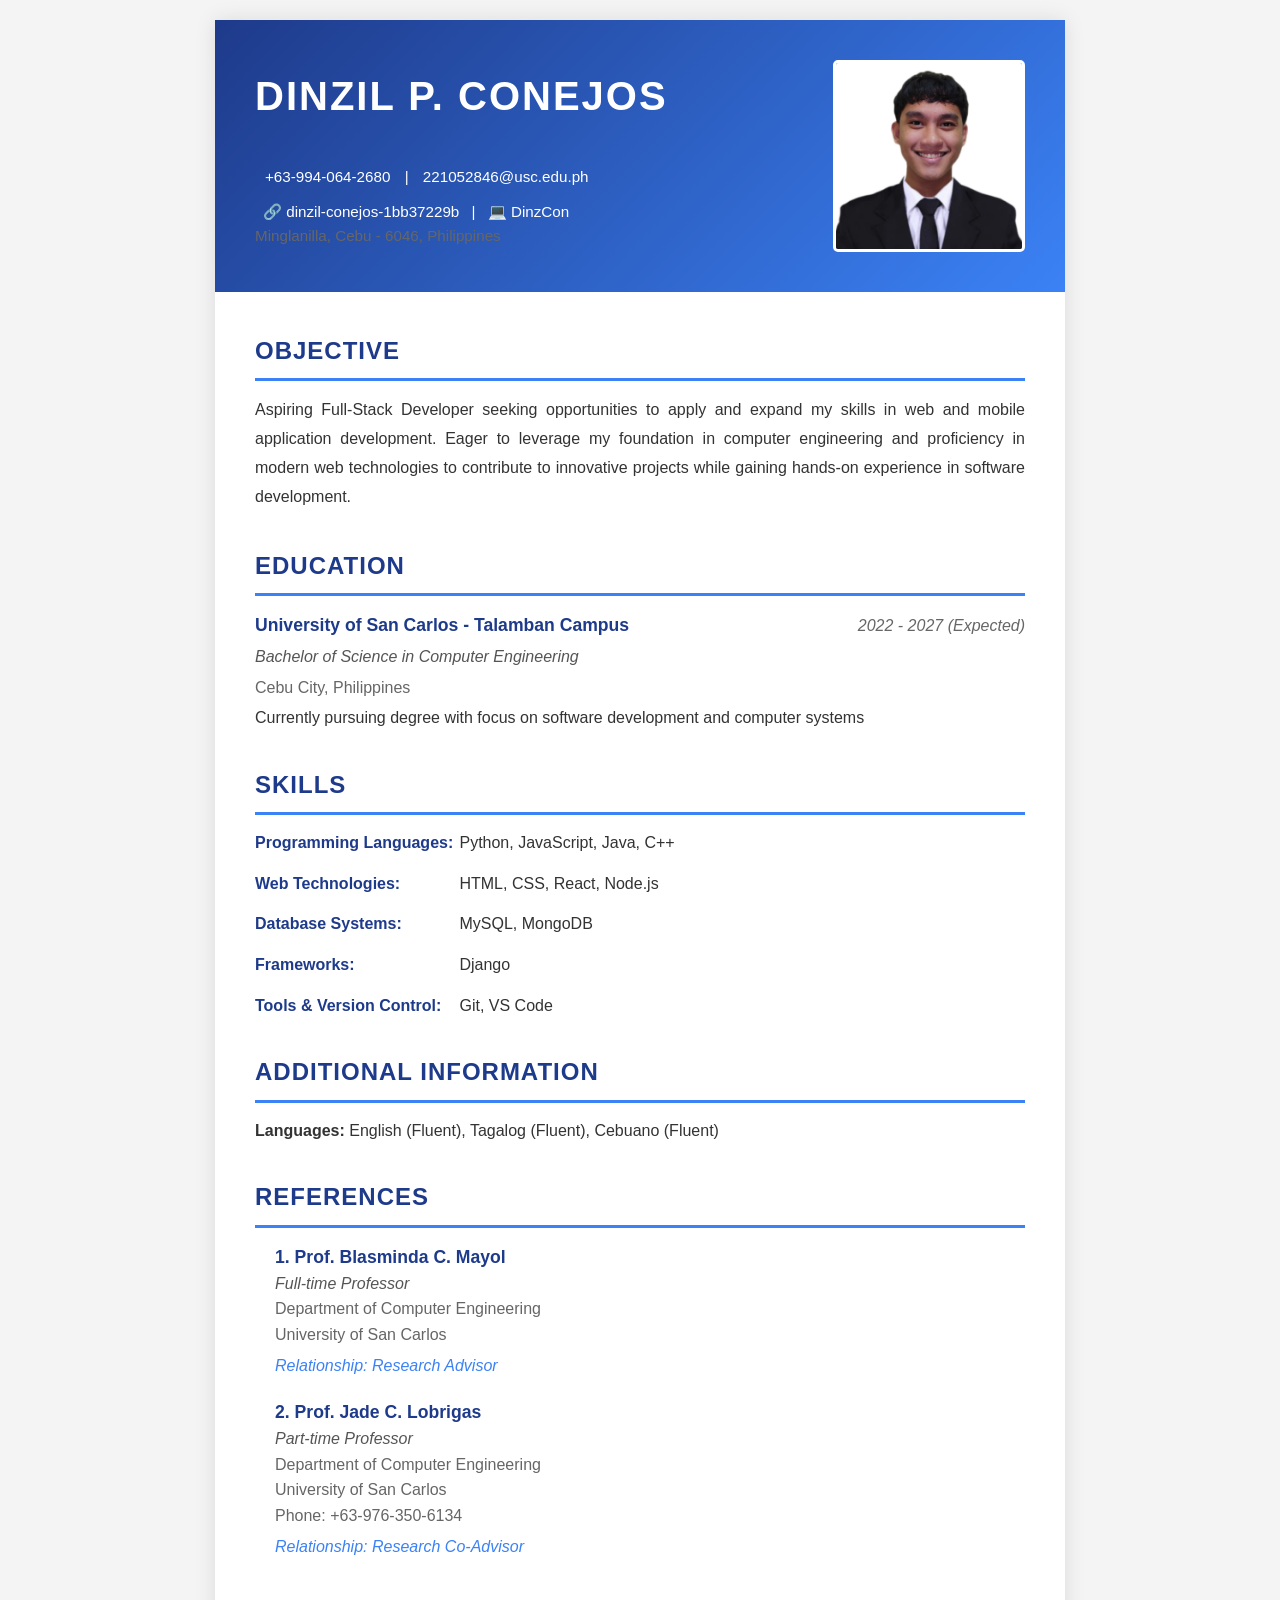
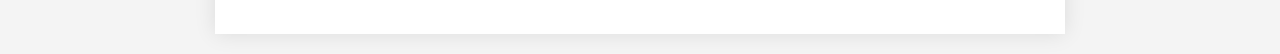
==== index.html @ 1e37ae40 "Rename dinzil_conejos_cv.html to index.html" ====
<!DOCTYPE html>
<html lang="en">
<head>
    <meta charset="UTF-8">
    <meta name="viewport" content="width=device-width, initial-scale=1.0">
    <title>Dinzil P. Conejos - CV</title>
    <style>
        * {
            margin: 0;
            padding: 0;
            box-sizing: border-box;
        }

        body {
            font-family: 'Segoe UI', Tahoma, Geneva, Verdana, sans-serif;
            line-height: 1.6;
            color: #333;
            background-color: #f4f4f4;
            padding: 20px;
        }

        .container {
            max-width: 850px;
            margin: 0 auto;
            background-color: white;
            box-shadow: 0 0 20px rgba(0, 0, 0, 0.1);
        }

        header {
	    background: linear-gradient(135deg, #1e3a8a 0%, #3b82f6 100%);
	    color: white;
	    padding: 40px;
	
	    display: grid;
	    grid-template-columns: 1fr auto;
	    grid-template-rows: auto auto;
	    column-gap: 25px;
	    align-items: center;
	}
	
	.header-name {
	    grid-column: 1;
	    grid-row: 1;
	}
	
	.header-contact {
	    grid-column: 1;
	    grid-row: 2;
	}

	.profile-pic {
	    grid-column: 2;
	    grid-row: 1 / span 2; 
	    width: 2in;
	    height: 2in;
	    object-fit: cover;
	    border-radius: 5px;
	    border: 3px solid white;
	}

        header h1 {
            font-size: 2.5em;
            margin-bottom: 15px;
            letter-spacing: 2px;
        }

        .contact-info {
            margin-top: 15px;
            font-size: 0.95em;
        }

        .contact-info a {
            color: white;
            text-decoration: none;
            margin: 0 10px;
        }

        .contact-info a:hover {
            text-decoration: underline;
        }

        .social-links {
            margin-top: 10px;
        }

        .social-links a {
            display: inline-block;
            margin: 0 8px;
            color: white;
            text-decoration: none;
        }

        main {
            padding: 40px;
        }

        section {
            margin-bottom: 35px;
        }

        h2 {
            color: #1e3a8a;
            font-size: 1.5em;
            margin-bottom: 15px;
            padding-bottom: 8px;
            border-bottom: 3px solid #3b82f6;
            text-transform: uppercase;
            letter-spacing: 1px;
        }

        .objective-text {
            text-align: justify;
            line-height: 1.8;
        }

        .education-item {
            margin-bottom: 20px;
        }

        .education-header {
            display: flex;
            justify-content: space-between;
            align-items: baseline;
            margin-bottom: 5px;
        }

        .education-title {
            font-weight: bold;
            font-size: 1.1em;
            color: #1e3a8a;
        }

        .education-date {
            font-style: italic;
            color: #666;
        }

        .education-degree {
            font-style: italic;
            color: #555;
            margin-bottom: 5px;
        }

        .education-location {
            color: #666;
        }

        .skills-category {
            margin-bottom: 15px;
        }

        .skills-category strong {
            color: #1e3a8a;
            display: inline-block;
            min-width: 200px;
        }

        .skills-list {
            display: inline;
        }

        .languages {
            font-size: 1em;
        }

        .reference-item {
            margin-bottom: 20px;
            padding-left: 20px;
        }

        .reference-name {
            font-weight: bold;
            color: #1e3a8a;
            font-size: 1.1em;
        }

        .reference-title {
            font-style: italic;
            color: #555;
        }

        .reference-detail {
            color: #666;
            margin-left: 0;
        }

        .reference-relationship {
            font-style: italic;
            color: #3b82f6;
            margin-top: 5px;
        }

        @media print {
            body {
                background-color: white;
                padding: 0;
            }
            
            .container {
                box-shadow: none;
                max-width: 100%;
            }
            
            header {
                background: #1e3a8a;
            }
        }

        @media (max-width: 768px) {
            header h1 {
                font-size: 2em;
            }

            main {
                padding: 25px;
            }

            .education-header {
                flex-direction: column;
                align-items: flex-start;
            }

            .skills-category strong {
                display: block;
                margin-bottom: 5px;
            }
        }
    </style>
</head>
<body>
    <div class="container">
        <header>
            <h1>DINZIL P. CONEJOS</h1>
            <div class="contact-info">
                <div>
                    <a href="tel:+639940642680">+63-994-064-2680</a> | 
                    <a href="mailto:221052846@usc.edu.ph">221052846@usc.edu.ph</a>
                </div>
                <div class="social-links">
                    <a href="https://linkedin.com/in/dinzil-conejos-1bb37229b" target="_blank">
                        🔗 dinzil-conejos-1bb37229b
                    </a> | 
                    <a href="https://github.com/DinzCon" target="_blank">
                        💻 DinzCon
                    </a>
                </div>
                <div class="education-location">Minglanilla, Cebu - 6046, Philippines</div>
            </div>

		<img src="1000006716.jpg" alt="Profile Photo" class="profile-pic">
	
        </header>

        <main>
            <section id="objective">
                <h2>Objective</h2>
                <p class="objective-text">
                    Aspiring Full-Stack Developer seeking opportunities to apply and expand my skills in web and mobile application 
                    development. Eager to leverage my foundation in computer engineering and proficiency in modern web technologies 
                    to contribute to innovative projects while gaining hands-on experience in software development.
                </p>
            </section>

            <section id="education">
                <h2>Education</h2>
                <div class="education-item">
                    <div class="education-header">
                        <span class="education-title">University of San Carlos - Talamban Campus</span>
                        <span class="education-date">2022 - 2027 (Expected)</span>
                    </div>
                    <div class="education-degree">Bachelor of Science in Computer Engineering</div>
                    <div class="education-location">Cebu City, Philippines</div>
                    <div style="margin-top: 5px;">Currently pursuing degree with focus on software development and computer systems</div>
                </div>
            </section>

            <section id="skills">
                <h2>Skills</h2>
                <div class="skills-category">
                    <strong>Programming Languages:</strong>
                    <span class="skills-list">Python, JavaScript, Java, C++</span>
                </div>
                <div class="skills-category">
                    <strong>Web Technologies:</strong>
                    <span class="skills-list">HTML, CSS, React, Node.js</span>
                </div>
                <div class="skills-category">
                    <strong>Database Systems:</strong>
                    <span class="skills-list">MySQL, MongoDB</span>
                </div>
                <div class="skills-category">
                    <strong>Frameworks:</strong>
                    <span class="skills-list">Django</span>
                </div>
                <div class="skills-category">
                    <strong>Tools & Version Control:</strong>
                    <span class="skills-list">Git, VS Code</span>
                </div>
            </section>

            <section id="additional-info">
                <h2>Additional Information</h2>
                <div class="languages">
                    <strong>Languages:</strong> English (Fluent), Tagalog (Fluent), Cebuano (Fluent)
                </div>
            </section>

            <section id="references">
                <h2>References</h2>
                <div class="reference-item">
                    <div class="reference-name">1. Prof. Blasminda C. Mayol</div>
                    <div class="reference-title">Full-time Professor</div>
                    <div class="reference-detail">Department of Computer Engineering</div>
                    <div class="reference-detail">University of San Carlos</div>
                    <div class="reference-relationship">Relationship: Research Advisor</div>
                </div>
                <div class="reference-item">
                    <div class="reference-name">2. Prof. Jade C. Lobrigas</div>
                    <div class="reference-title">Part-time Professor</div>
                    <div class="reference-detail">Department of Computer Engineering</div>
                    <div class="reference-detail">University of San Carlos</div>
                    <div class="reference-detail">Phone: +63-976-350-6134</div>
                    <div class="reference-relationship">Relationship: Research Co-Advisor</div>
                </div>
            </section>
        </main>
    </div>
</body>
</html>
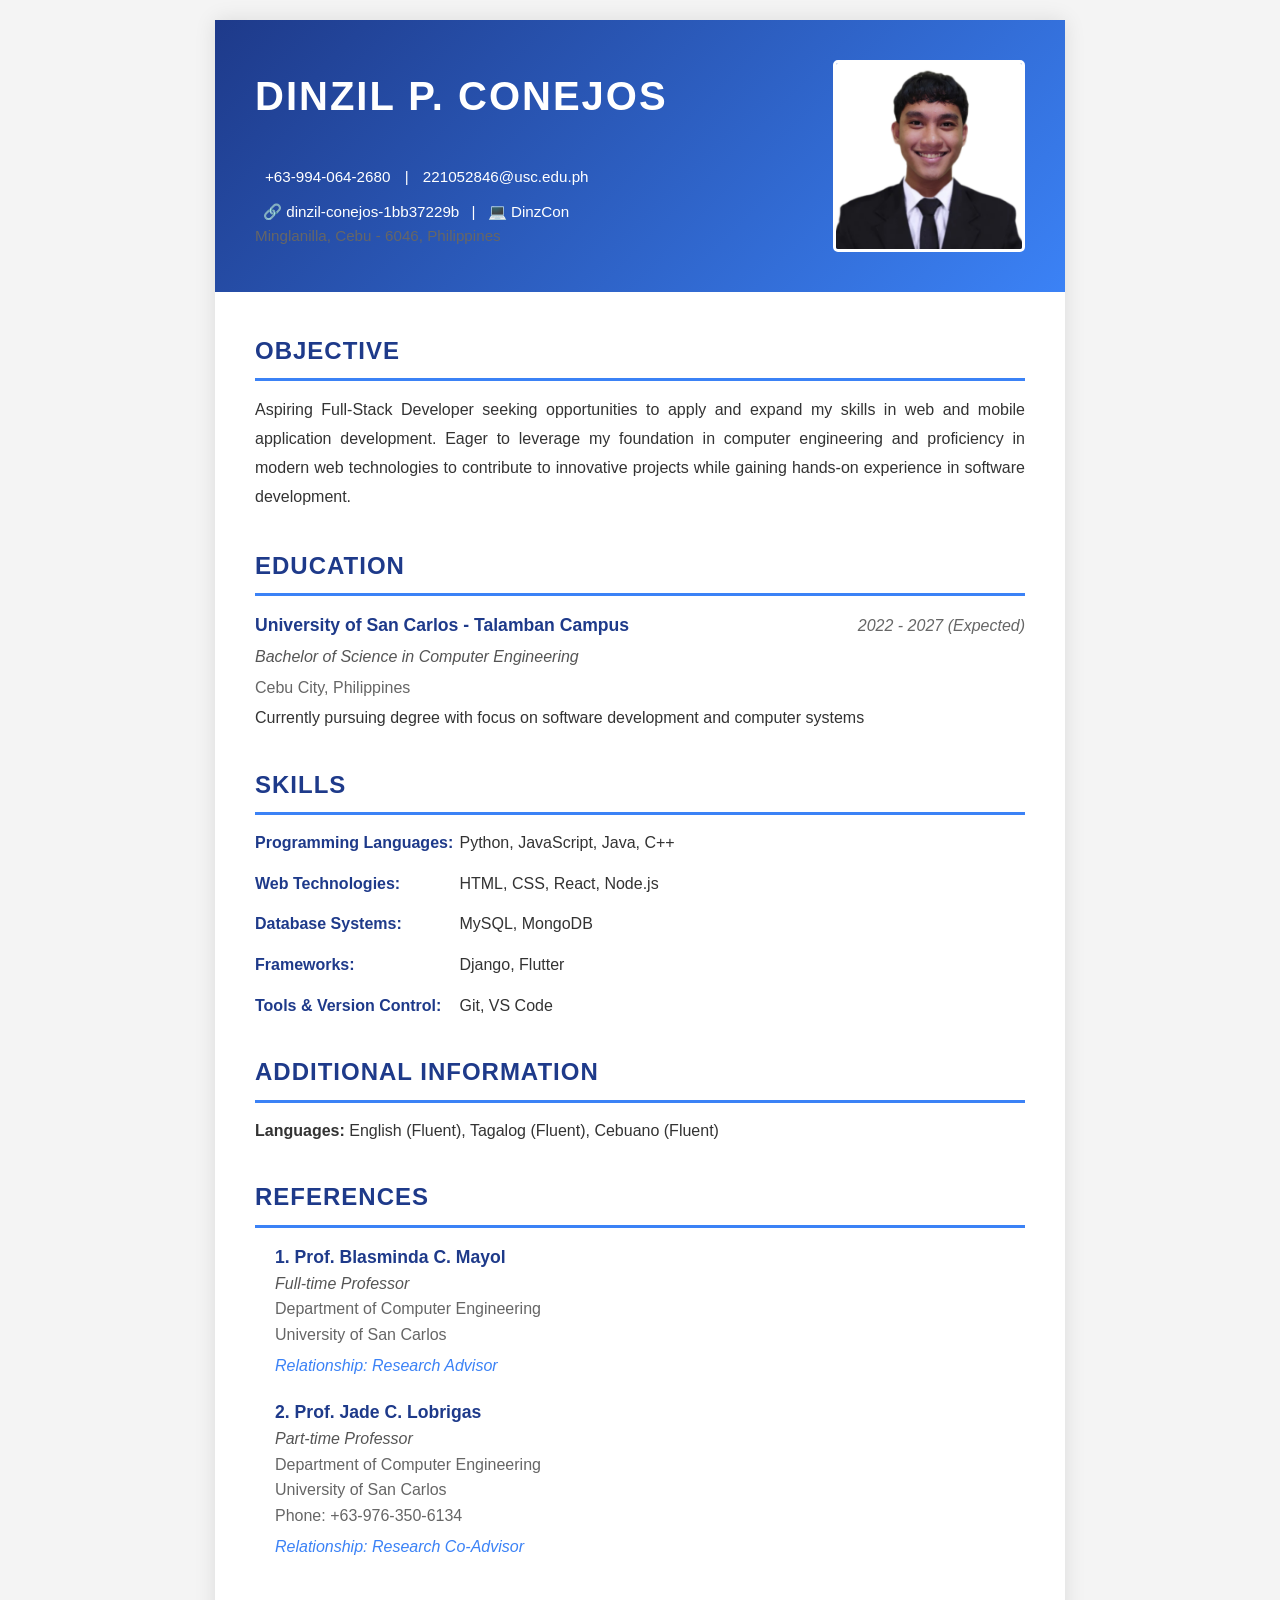
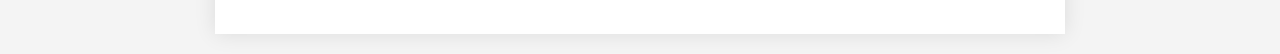
==== commit d8164b48: "Add Flutter to frameworks list in index.html" ====
--- a/index.html
+++ b/index.html
@@ -290,7 +290,7 @@
                 </div>
                 <div class="skills-category">
                     <strong>Frameworks:</strong>
-                    <span class="skills-list">Django</span>
+                    <span class="skills-list">Django, Flutter</span>
                 </div>
                 <div class="skills-category">
                     <strong>Tools & Version Control:</strong>
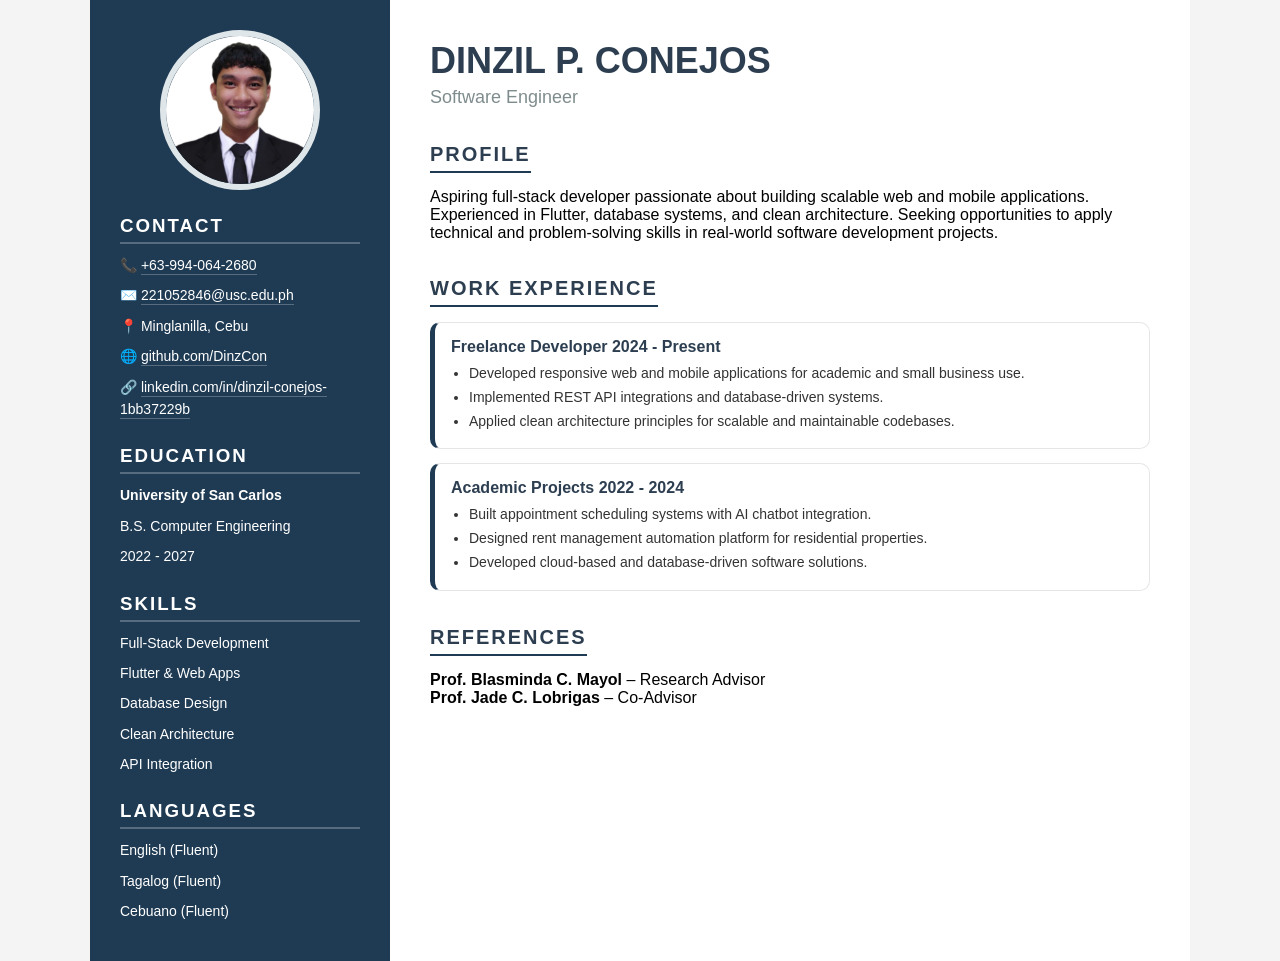
==== commit 28c9043a: "Add files via upload" ====
--- a/index.html
+++ b/index.html
@@ -1,329 +1,135 @@
 <!DOCTYPE html>
 <html lang="en">
 <head>
-    <meta charset="UTF-8">
-    <meta name="viewport" content="width=device-width, initial-scale=1.0">
-    <title>Dinzil P. Conejos - CV</title>
-    <style>
-        * {
-            margin: 0;
-            padding: 0;
-            box-sizing: border-box;
-        }
+<link rel="stylesheet" href="style.css">
+<meta charset="UTF-8">
+<meta name="viewport" content="width=device-width, initial-scale=1.0">
+<title>Dinzil P. Conejos - CV</title>
 
-        body {
-            font-family: 'Segoe UI', Tahoma, Geneva, Verdana, sans-serif;
-            line-height: 1.6;
-            color: #333;
-            background-color: #f4f4f4;
-            padding: 20px;
-        }
+</head>
 
-        .container {
-            max-width: 850px;
-            margin: 0 auto;
-            background-color: white;
-            box-shadow: 0 0 20px rgba(0, 0, 0, 0.1);
-        }
+<body>
 
-        header {
-	    background: linear-gradient(135deg, #1e3a8a 0%, #3b82f6 100%);
-	    color: white;
-	    padding: 40px;
-	
-	    display: grid;
-	    grid-template-columns: 1fr auto;
-	    grid-template-rows: auto auto;
-	    column-gap: 25px;
-	    align-items: center;
-	}
-	
-	.header-name {
-	    grid-column: 1;
-	    grid-row: 1;
-	}
-	
-	.header-contact {
-	    grid-column: 1;
-	    grid-row: 2;
-	}
+<div class="container">
 
-	.profile-pic {
-	    grid-column: 2;
-	    grid-row: 1 / span 2; 
-	    width: 2in;
-	    height: 2in;
-	    object-fit: cover;
-	    border-radius: 5px;
-	    border: 3px solid white;
-	}
+    <!-- LEFT SIDEBAR -->
+    <div class="sidebar">
+        <img id="profilePic" src="1000006716.jpg" class="profile-img" alt="Profile Photo" tabindex="0">
 
-        header h1 {
-            font-size: 2.5em;
-            margin-bottom: 15px;
-            letter-spacing: 2px;
-        }
+        <h3>CONTACT</h3>
+        <p>📞 <a class="sidebar-link" href="tel:+639940642680">+63-994-064-2680</a></p>
+        <p>✉️ <a class="sidebar-link" href="mailto:221052846@usc.edu.ph">221052846@usc.edu.ph</a></p>
+        <p>📍 Minglanilla, Cebu</p>
+        <p>🌐 <a class="sidebar-link" href="https://github.com/DinzCon" target="_blank" rel="noopener">github.com/DinzCon</a></p>
+        <p>🔗 <a class="sidebar-link" href="https://linkedin.com/in/dinzil-conejos-1bb37229b" target="_blank" rel="noopener">linkedin.com/in/dinzil-conejos-1bb37229b</a></p>
 
-        .contact-info {
-            margin-top: 15px;
-            font-size: 0.95em;
-        }
+        <h3>EDUCATION</h3>
+        <p><strong>University of San Carlos</strong></p>
+        <p>B.S. Computer Engineering</p>
+        <p>2022 - 2027</p>
 
-        .contact-info a {
-            color: white;
-            text-decoration: none;
-            margin: 0 10px;
-        }
+        <h3>SKILLS</h3>
+        <ul>
+            <li>Full-Stack Development</li>
+            <li>Flutter & Web Apps</li>
+            <li>Database Design</li>
+            <li>Clean Architecture</li>
+            <li>API Integration</li>
+        </ul>
 
-        .contact-info a:hover {
-            text-decoration: underline;
-        }
+        <h3>LANGUAGES</h3>
+        <ul>
+            <li>English (Fluent)</li>
+            <li>Tagalog (Fluent)</li>
+            <li>Cebuano (Fluent)</li>
+        </ul>
+    </div>
 
-        .social-links {
-            margin-top: 10px;
-        }
+    <!-- RIGHT MAIN CONTENT -->
+    <div class="main">
+        <div class="header-name">DINZIL P. CONEJOS</div>
+        <div class="header-title">Software Engineer</div>
 
-        .social-links a {
-            display: inline-block;
-            margin: 0 8px;
-            color: white;
-            text-decoration: none;
-        }
+        <div class="section">
+            <h2>PROFILE</h2>
+            <p>
+                Aspiring full-stack developer passionate about building scalable web and mobile applications.
+                Experienced in Flutter, database systems, and clean architecture. Seeking opportunities to
+                apply technical and problem-solving skills in real-world software development projects.
+            </p>
+        </div>
 
-        main {
-            padding: 40px;
-        }
+        <div class="section">
+            <h2><a class="section-link" href="experience.html">WORK EXPERIENCE</a></h2>
 
-        section {
-            margin-bottom: 35px;
-        }
-
-        h2 {
-            color: #1e3a8a;
-            font-size: 1.5em;
-            margin-bottom: 15px;
-            padding-bottom: 8px;
-            border-bottom: 3px solid #3b82f6;
-            text-transform: uppercase;
-            letter-spacing: 1px;
-        }
-
-        .objective-text {
-            text-align: justify;
-            line-height: 1.8;
-        }
-
-        .education-item {
-            margin-bottom: 20px;
-        }
-
-        .education-header {
-            display: flex;
-            justify-content: space-between;
-            align-items: baseline;
-            margin-bottom: 5px;
-        }
-
-        .education-title {
-            font-weight: bold;
-            font-size: 1.1em;
-            color: #1e3a8a;
-        }
-
-        .education-date {
-            font-style: italic;
-            color: #666;
-        }
-
-        .education-degree {
-            font-style: italic;
-            color: #555;
-            margin-bottom: 5px;
-        }
-
-        .education-location {
-            color: #666;
-        }
-
-        .skills-category {
-            margin-bottom: 15px;
-        }
-
-        .skills-category strong {
-            color: #1e3a8a;
-            display: inline-block;
-            min-width: 200px;
-        }
-
-        .skills-list {
-            display: inline;
-        }
-
-        .languages {
-            font-size: 1em;
-        }
-
-        .reference-item {
-            margin-bottom: 20px;
-            padding-left: 20px;
-        }
-
-        .reference-name {
-            font-weight: bold;
-            color: #1e3a8a;
-            font-size: 1.1em;
-        }
-
-        .reference-title {
-            font-style: italic;
-            color: #555;
-        }
-
-        .reference-detail {
-            color: #666;
-            margin-left: 0;
-        }
-
-        .reference-relationship {
-            font-style: italic;
-            color: #3b82f6;
-            margin-top: 5px;
-        }
-
-        @media print {
-            body {
-                background-color: white;
-                padding: 0;
-            }
-            
-            .container {
-                box-shadow: none;
-                max-width: 100%;
-            }
-            
-            header {
-                background: #1e3a8a;
-            }
-        }
-
-        @media (max-width: 768px) {
-            header h1 {
-                font-size: 2em;
-            }
-
-            main {
-                padding: 25px;
-            }
-
-            .education-header {
-                flex-direction: column;
-                align-items: flex-start;
-            }
-
-            .skills-category strong {
-                display: block;
-                margin-bottom: 5px;
-            }
-        }
-    </style>
-</head>
-<body>
-    <div class="container">
-        <header>
-            <h1>DINZIL P. CONEJOS</h1>
-            <div class="contact-info">
-                <div>
-                    <a href="tel:+639940642680">+63-994-064-2680</a> | 
-                    <a href="mailto:221052846@usc.edu.ph">221052846@usc.edu.ph</a>
-                </div>
-                <div class="social-links">
-                    <a href="https://linkedin.com/in/dinzil-conejos-1bb37229b" target="_blank">
-                        🔗 dinzil-conejos-1bb37229b
-                    </a> | 
-                    <a href="https://github.com/DinzCon" target="_blank">
-                        💻 DinzCon
-                    </a>
-                </div>
-                <div class="education-location">Minglanilla, Cebu - 6046, Philippines</div>
+            <div class="work-item">
+                <h4>Freelance Developer <span>2024 - Present</span></h4>
+                <ul>
+                    <li>Developed responsive web and mobile applications for academic and small business use.</li>
+                    <li>Implemented REST API integrations and database-driven systems.</li>
+                    <li>Applied clean architecture principles for scalable and maintainable codebases.</li>
+                </ul>
             </div>
 
-		<img src="1000006716.jpg" alt="Profile Photo" class="profile-pic">
-	
-        </header>
+            <div class="work-item">
+                <h4>Academic Projects <span>2022 - 2024</span></h4>
+                <ul>
+                    <li>Built appointment scheduling systems with AI chatbot integration.</li>
+                    <li>Designed rent management automation platform for residential properties.</li>
+                    <li>Developed cloud-based and database-driven software solutions.</li>
+                </ul>
+            </div>
+        </div>
 
-        <main>
-            <section id="objective">
-                <h2>Objective</h2>
-                <p class="objective-text">
-                    Aspiring Full-Stack Developer seeking opportunities to apply and expand my skills in web and mobile application 
-                    development. Eager to leverage my foundation in computer engineering and proficiency in modern web technologies 
-                    to contribute to innovative projects while gaining hands-on experience in software development.
-                </p>
-            </section>
+        <div class="section">
+            <h2>REFERENCES</h2>
+            <p><strong>Prof. Blasminda C. Mayol</strong> – Research Advisor</p>
+            <p><strong>Prof. Jade C. Lobrigas</strong> – Co-Advisor</p>
+        </div>
 
-            <section id="education">
-                <h2>Education</h2>
-                <div class="education-item">
-                    <div class="education-header">
-                        <span class="education-title">University of San Carlos - Talamban Campus</span>
-                        <span class="education-date">2022 - 2027 (Expected)</span>
-                    </div>
-                    <div class="education-degree">Bachelor of Science in Computer Engineering</div>
-                    <div class="education-location">Cebu City, Philippines</div>
-                    <div style="margin-top: 5px;">Currently pursuing degree with focus on software development and computer systems</div>
-                </div>
-            </section>
+    </div>
+</div>
 
-            <section id="skills">
-                <h2>Skills</h2>
-                <div class="skills-category">
-                    <strong>Programming Languages:</strong>
-                    <span class="skills-list">Python, JavaScript, Java, C++</span>
-                </div>
-                <div class="skills-category">
-                    <strong>Web Technologies:</strong>
-                    <span class="skills-list">HTML, CSS, React, Node.js</span>
-                </div>
-                <div class="skills-category">
-                    <strong>Database Systems:</strong>
-                    <span class="skills-list">MySQL, MongoDB</span>
-                </div>
-                <div class="skills-category">
-                    <strong>Frameworks:</strong>
-                    <span class="skills-list">Django, Flutter</span>
-                </div>
-                <div class="skills-category">
-                    <strong>Tools & Version Control:</strong>
-                    <span class="skills-list">Git, VS Code</span>
-                </div>
-            </section>
+<div id="lightbox" class="lightbox" aria-hidden="true">
+  <button id="lightboxClose" class="lightbox-close" aria-label="Close photo">✕</button>
+  <img id="lightboxImg" src="" alt="Zoomed Profile Photo">
+</div>
 
-            <section id="additional-info">
-                <h2>Additional Information</h2>
-                <div class="languages">
-                    <strong>Languages:</strong> English (Fluent), Tagalog (Fluent), Cebuano (Fluent)
-                </div>
-            </section>
+<script>
+  const profilePic = document.getElementById("profilePic");
+  const lightbox = document.getElementById("lightbox");
+  const lightboxImg = document.getElementById("lightboxImg");
+  const lightboxClose = document.getElementById("lightboxClose");
 
-            <section id="references">
-                <h2>References</h2>
-                <div class="reference-item">
-                    <div class="reference-name">1. Prof. Blasminda C. Mayol</div>
-                    <div class="reference-title">Full-time Professor</div>
-                    <div class="reference-detail">Department of Computer Engineering</div>
-                    <div class="reference-detail">University of San Carlos</div>
-                    <div class="reference-relationship">Relationship: Research Advisor</div>
-                </div>
-                <div class="reference-item">
-                    <div class="reference-name">2. Prof. Jade C. Lobrigas</div>
-                    <div class="reference-title">Part-time Professor</div>
-                    <div class="reference-detail">Department of Computer Engineering</div>
-                    <div class="reference-detail">University of San Carlos</div>
-                    <div class="reference-detail">Phone: +63-976-350-6134</div>
-                    <div class="reference-relationship">Relationship: Research Co-Advisor</div>
-                </div>
-            </section>
-        </main>
-    </div>
+  function openLightbox() {
+    lightboxImg.src = profilePic.src;
+    lightbox.classList.add("open");
+    lightbox.setAttribute("aria-hidden", "false");
+    document.body.style.overflow = "hidden"; // stop background scroll
+  }
+
+  function closeLightbox() {
+    lightbox.classList.remove("open");
+    lightbox.setAttribute("aria-hidden", "true");
+    lightboxImg.src = "";
+    document.body.style.overflow = "";
+  }
+
+  // Open by click or Enter key
+  profilePic.addEventListener("click", openLightbox);
+  profilePic.addEventListener("keydown", (e) => {
+    if (e.key === "Enter") openLightbox();
+  });
+
+  // Close by X button, clicking outside image, or ESC key
+  lightboxClose.addEventListener("click", closeLightbox);
+  lightbox.addEventListener("click", (e) => {
+    if (e.target === lightbox) closeLightbox();
+  });
+  document.addEventListener("keydown", (e) => {
+    if (e.key === "Escape" && lightbox.classList.contains("open")) closeLightbox();
+  });
+</script>
+
 </body>
-</html>
+</html>
--- a/style.css
+++ b/style.css
@@ -0,0 +1,206 @@
+/* RESET */
+* {
+    margin: 0;
+    padding: 0;
+    box-sizing: border-box;
+}
+
+body {
+    font-family: "Segoe UI", sans-serif;
+    background: #f4f4f4;
+}
+
+/* LAYOUT */
+.container {
+    display: grid;
+    grid-template-columns: 300px 1fr;
+    max-width: 1100px;
+    margin: auto;
+    background: white;
+    min-height: 100vh;
+}
+
+/* LEFT SIDEBAR */
+.sidebar {
+    background: #1f3b53;
+    color: white;
+    padding: 30px;
+}
+
+.profile-img {
+    width: 160px;
+    height: 160px;
+    border-radius: 50%;
+    border: 6px solid #dfe6e9;
+    object-fit: cover;
+    display: block;
+    margin: 0 auto 25px auto;
+    cursor: pointer;
+    transition: transform 0.15s ease;
+}
+
+.profile-img:hover {
+    transform: scale(1.03);
+}
+
+.sidebar h3 {
+    margin-top: 25px;
+    margin-bottom: 10px;
+    letter-spacing: 2px;
+    border-bottom: 2px solid #ffffff40;
+    padding-bottom: 5px;
+}
+
+.sidebar p,
+.sidebar li {
+    font-size: 14px;
+    margin: 8px 0;
+    line-height: 1.6;
+}
+
+.sidebar ul {
+    list-style: none;
+}
+
+.sidebar-link {
+    color: #ffffff;
+    text-decoration: none;
+    border-bottom: 1px solid #ffffff40;
+    padding-bottom: 1px;
+}
+
+.sidebar-link:hover {
+    color: #dfe6e9;
+    border-bottom-color: #dfe6e9;
+}
+
+/* RIGHT MAIN CONTENT */
+.main {
+    padding: 40px;
+}
+
+.header-name {
+    font-size: 36px;
+    font-weight: bold;
+    color: #2c3e50;
+}
+
+.header-title {
+    font-size: 18px;
+    color: #7f8c8d;
+    margin-top: 5px;
+    margin-bottom: 25px;
+}
+
+.section {
+    margin-top: 35px;
+}
+
+.section h2 {
+    font-size: 20px;
+    color: #2c3e50;
+    border-bottom: 2px solid #1f3b53;
+    display: inline-block;
+    padding-bottom: 5px;
+    margin-bottom: 15px;
+    letter-spacing: 2px;
+}
+
+/* WORK ITEMS (enhanced card style) */
+.work-item {
+    background: #ffffff;
+    border: 1px solid #e6e6e6;
+    border-left: 5px solid #1f3b53;
+    padding: 15px 16px;
+    border-radius: 10px;
+    margin-bottom: 14px;
+}
+
+.work-item h4 {
+    color: #2c3e50;
+    font-weight: 700;
+    margin-bottom: 6px;
+}
+
+.work-meta {
+    color: #7f8c8d;
+    font-size: 14px;
+    margin-bottom: 10px;
+}
+
+.work-item ul {
+    padding-left: 18px;
+    line-height: 1.7;
+    color: #333;
+    font-size: 14px;
+}
+
+/* BUTTONS */
+.top-actions {
+    margin-bottom: 25px;
+}
+
+.btn {
+    display: inline-block;
+    padding: 10px 14px;
+    border-radius: 8px;
+    background: #1f3b53;
+    color: white;
+    text-decoration: none;
+    font-size: 14px;
+}
+
+.btn:hover {
+    opacity: 0.9;
+}
+
+/* CLICKABLE SECTION LINK */
+.section-link {
+    color: inherit;
+    text-decoration: none;
+}
+
+.section-link:hover {
+    text-decoration: underline;
+}
+
+/* LIGHTBOX (Profile Image Zoom) */
+.lightbox {
+    position: fixed;
+    inset: 0;
+    background: rgba(0,0,0,0.85);
+    display: none;
+    align-items: center;
+    justify-content: center;
+    padding: 24px;
+    z-index: 9999;
+}
+
+.lightbox.open {
+    display: flex;
+}
+
+.lightbox img {
+    max-width: min(92vw, 900px);
+    max-height: 92vh;
+    border-radius: 14px;
+    box-shadow: 0 12px 40px rgba(0,0,0,0.4);
+    border: 4px solid rgba(255,255,255,0.25);
+}
+
+.lightbox-close {
+    position: absolute;
+    top: 18px;
+    right: 18px;
+    background: rgba(255,255,255,0.14);
+    color: white;
+    border: 1px solid rgba(255,255,255,0.25);
+    border-radius: 10px;
+    padding: 10px 12px;
+    font-size: 16px;
+    cursor: pointer;
+}
+
+.lightbox-close:hover {
+    background: rgba(255,255,255,0.22);
+}
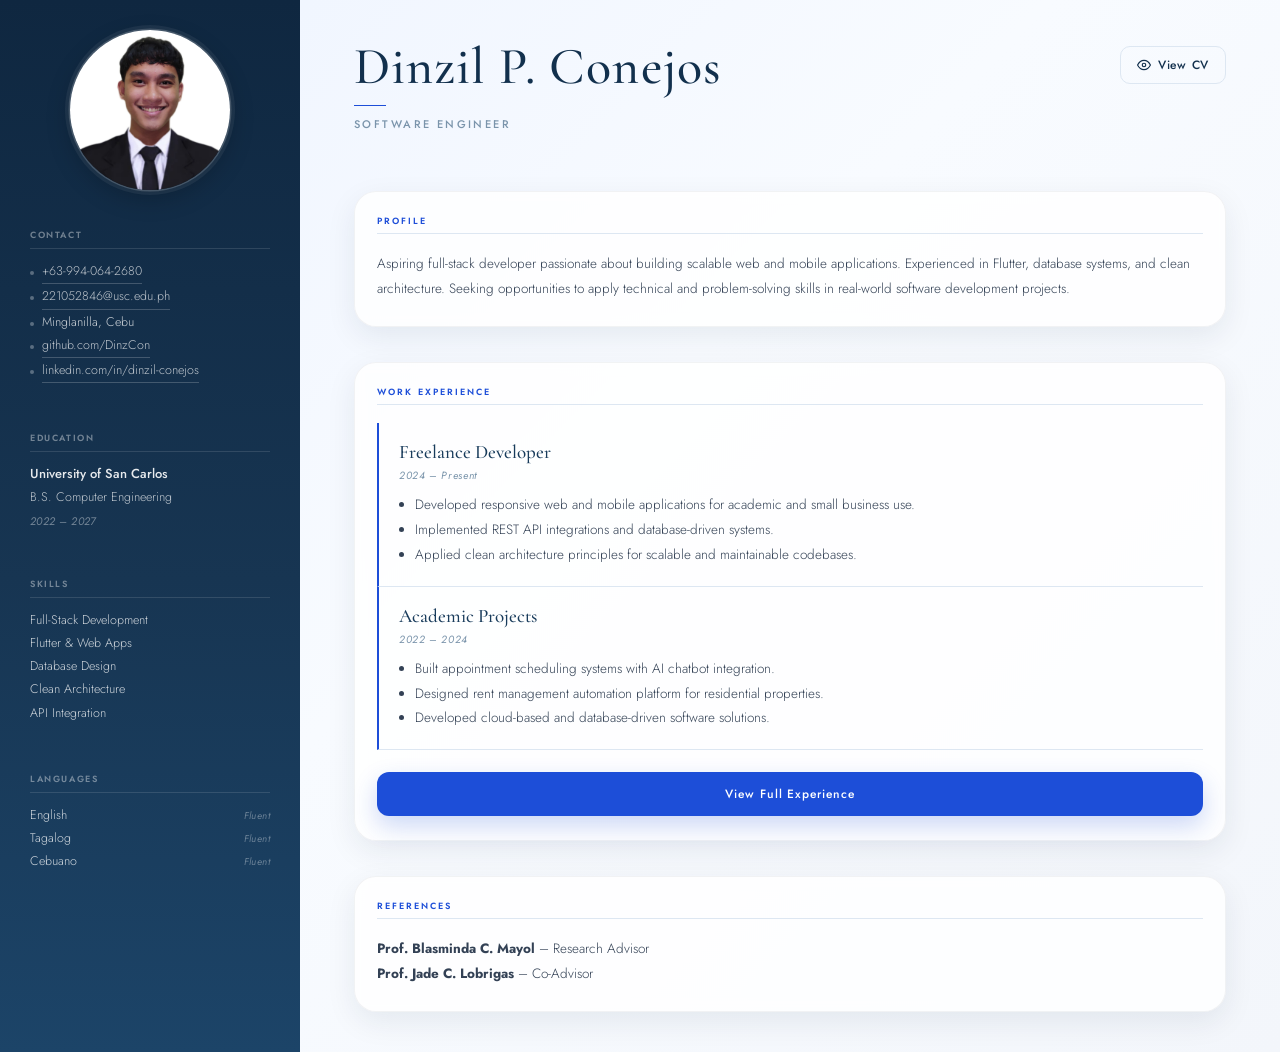
==== commit ef487753: "Add files via upload" ====
--- a/index.html
+++ b/index.html
@@ -1,7 +1,11 @@
 <!DOCTYPE html>
 <html lang="en">
 <head>
+<link rel="preconnect" href="https://fonts.googleapis.com">
+<link rel="preconnect" href="https://fonts.gstatic.com" crossorigin>
+<link href="https://fonts.googleapis.com/css2?family=Cormorant+Garamond:ital,wght@0,300;0,400;0,500;0,600;1,300;1,400;1,500&family=Jost:wght@300;400;500;600&display=swap" rel="stylesheet">
 <link rel="stylesheet" href="style.css">
+<script src="script.js" defer></script>
 <meta charset="UTF-8">
 <meta name="viewport" content="width=device-width, initial-scale=1.0">
 <title>Dinzil P. Conejos - CV</title>
@@ -16,42 +20,67 @@
     <div class="sidebar">
         <img id="profilePic" src="1000006716.jpg" class="profile-img" alt="Profile Photo" tabindex="0">
 
-        <h3>CONTACT</h3>
-        <p>📞 <a class="sidebar-link" href="tel:+639940642680">+63-994-064-2680</a></p>
-        <p>✉️ <a class="sidebar-link" href="mailto:221052846@usc.edu.ph">221052846@usc.edu.ph</a></p>
-        <p>📍 Minglanilla, Cebu</p>
-        <p>🌐 <a class="sidebar-link" href="https://github.com/DinzCon" target="_blank" rel="noopener">github.com/DinzCon</a></p>
-        <p>🔗 <a class="sidebar-link" href="https://linkedin.com/in/dinzil-conejos-1bb37229b" target="_blank" rel="noopener">linkedin.com/in/dinzil-conejos-1bb37229b</a></p>
+        <div class="sidebar-section">
+            <h3 id="contact"><a href="#contact" class="nav-link sidebar-nav-link">Contact</a></h3>
+            <div class="sidebar-group">
+                <div class="sidebar-item"><span class="sidebar-icon"></span><a class="sidebar-link" href="tel:+639940642680">+63-994-064-2680</a></div>
+                <div class="sidebar-item"><span class="sidebar-icon"></span><a class="sidebar-link" href="mailto:221052846@usc.edu.ph">221052846@usc.edu.ph</a></div>
+                <div class="sidebar-item"><span class="sidebar-icon"></span>Minglanilla, Cebu</div>
+                <div class="sidebar-item"><span class="sidebar-icon"></span><a class="sidebar-link" href="https://github.com/DinzCon" target="_blank" rel="noopener">github.com/DinzCon</a></div>
+                <div class="sidebar-item"><span class="sidebar-icon"></span><a class="sidebar-link" href="https://linkedin.com/in/dinzil-conejos-1bb37229b" target="_blank" rel="noopener">linkedin.com/in/dinzil-conejos</a></div>
+            </div>
+        </div>
 
-        <h3>EDUCATION</h3>
-        <p><strong>University of San Carlos</strong></p>
-        <p>B.S. Computer Engineering</p>
-        <p>2022 - 2027</p>
+        <div class="sidebar-section">
+            <h3 id="education"><a href="#education" class="nav-link sidebar-nav-link">Education</a></h3>
+            <div class="sidebar-group">
+                <div class="sidebar-edu-institution">University of San Carlos</div>
+                <div class="sidebar-edu-degree">B.S. Computer Engineering</div>
+                <div class="sidebar-edu-year">2022 – 2027</div>
+            </div>
+        </div>
 
-        <h3>SKILLS</h3>
-        <ul>
-            <li>Full-Stack Development</li>
-            <li>Flutter & Web Apps</li>
-            <li>Database Design</li>
-            <li>Clean Architecture</li>
-            <li>API Integration</li>
-        </ul>
+        <div class="sidebar-section">
+            <h3 id="skills"><a href="#skills" class="nav-link sidebar-nav-link">Skills</a></h3>
+            <div class="sidebar-group">
+                <ul>
+                    <li>Full-Stack Development</li>
+                    <li>Flutter &amp; Web Apps</li>
+                    <li>Database Design</li>
+                    <li>Clean Architecture</li>
+                    <li>API Integration</li>
+                </ul>
+            </div>
+        </div>
 
-        <h3>LANGUAGES</h3>
-        <ul>
-            <li>English (Fluent)</li>
-            <li>Tagalog (Fluent)</li>
-            <li>Cebuano (Fluent)</li>
-        </ul>
+        <div class="sidebar-section">
+            <h3 id="languages"><a href="#languages" class="nav-link sidebar-nav-link">Languages</a></h3>
+            <div class="sidebar-group">
+                <ul>
+                    <li>English <span class="sidebar-lang-level">Fluent</span></li>
+                    <li>Tagalog <span class="sidebar-lang-level">Fluent</span></li>
+                    <li>Cebuano <span class="sidebar-lang-level">Fluent</span></li>
+                </ul>
+            </div>
+        </div>
     </div>
 
     <!-- RIGHT MAIN CONTENT -->
     <div class="main">
-        <div class="header-name">DINZIL P. CONEJOS</div>
-        <div class="header-title">Software Engineer</div>
+        <div class="header-block">
+            <div>
+                <div class="header-name">Dinzil P. Conejos</div>
+                <div class="header-rule"></div>
+                <div class="header-title">Software Engineer</div>
+            </div>
+            <button class="view-cv-btn" id="viewCvBtn">
+                <svg width="14" height="14" viewBox="0 0 24 24" fill="none" stroke="currentColor" stroke-width="2" stroke-linecap="round" stroke-linejoin="round"><path d="M1 12s4-8 11-8 11 8 11 8-4 8-11 8-11-8-11-8z"/><circle cx="12" cy="12" r="3"/></svg>
+                View CV
+            </button>
+        </div>
 
-        <div class="section">
-            <h2>PROFILE</h2>
+        <div class="section" id="profile">
+            <h2>Profile</h2>
             <p>
                 Aspiring full-stack developer passionate about building scalable web and mobile applications.
                 Experienced in Flutter, database systems, and clean architecture. Seeking opportunities to
@@ -59,11 +88,12 @@
             </p>
         </div>
 
-        <div class="section">
-            <h2><a class="section-link" href="experience.html">WORK EXPERIENCE</a></h2>
+        <div class="section" id="experience">
+            <h2>Work Experience</h2>
 
             <div class="work-item">
-                <h4>Freelance Developer <span>2024 - Present</span></h4>
+                <h4>Freelance Developer</h4>
+                <div class="work-meta">2024 – Present</div>
                 <ul>
                     <li>Developed responsive web and mobile applications for academic and small business use.</li>
                     <li>Implemented REST API integrations and database-driven systems.</li>
@@ -72,17 +102,20 @@
             </div>
 
             <div class="work-item">
-                <h4>Academic Projects <span>2022 - 2024</span></h4>
+                <h4>Academic Projects</h4>
+                <div class="work-meta">2022 – 2024</div>
                 <ul>
                     <li>Built appointment scheduling systems with AI chatbot integration.</li>
                     <li>Designed rent management automation platform for residential properties.</li>
                     <li>Developed cloud-based and database-driven software solutions.</li>
                 </ul>
             </div>
+
+            <a href="experience.html" class="sidebar-btn">View Full Experience</a>
         </div>
 
-        <div class="section">
-            <h2>REFERENCES</h2>
+        <div class="section" id="references">
+            <h2>References</h2>
             <p><strong>Prof. Blasminda C. Mayol</strong> – Research Advisor</p>
             <p><strong>Prof. Jade C. Lobrigas</strong> – Co-Advisor</p>
         </div>
@@ -90,46 +123,28 @@
     </div>
 </div>
 
+<!-- PDF PREVIEW MODAL -->
+<div id="pdfModal" class="pdf-modal" aria-hidden="true">
+  <div class="pdf-modal-backdrop" id="pdfModalBackdrop"></div>
+  <div class="pdf-modal-box">
+    <div class="pdf-modal-header">
+      <span class="pdf-modal-title">Dinzil P. Conejos — CV</span>
+      <div class="pdf-modal-actions">
+        <a class="pdf-download-btn" href="Dinzil_Conejos_Professional_CV.pdf" download="Dinzil_Conejos_Professional_CV.pdf">
+          <svg width="13" height="13" viewBox="0 0 24 24" fill="none" stroke="currentColor" stroke-width="2" stroke-linecap="round" stroke-linejoin="round"><path d="M21 15v4a2 2 0 0 1-2 2H5a2 2 0 0 1-2-2v-4"/><polyline points="7 10 12 15 17 10"/><line x1="12" y1="15" x2="12" y2="3"/></svg>
+          Download
+        </a>
+        <button class="pdf-modal-close" id="pdfModalClose" aria-label="Close preview">✕</button>
+      </div>
+    </div>
+    <iframe class="pdf-iframe" id="pdfIframe" src="" title="CV Preview"></iframe>
+  </div>
+</div>
+
 <div id="lightbox" class="lightbox" aria-hidden="true">
   <button id="lightboxClose" class="lightbox-close" aria-label="Close photo">✕</button>
   <img id="lightboxImg" src="" alt="Zoomed Profile Photo">
 </div>
 
-<script>
-  const profilePic = document.getElementById("profilePic");
-  const lightbox = document.getElementById("lightbox");
-  const lightboxImg = document.getElementById("lightboxImg");
-  const lightboxClose = document.getElementById("lightboxClose");
-
-  function openLightbox() {
-    lightboxImg.src = profilePic.src;
-    lightbox.classList.add("open");
-    lightbox.setAttribute("aria-hidden", "false");
-    document.body.style.overflow = "hidden"; // stop background scroll
-  }
-
-  function closeLightbox() {
-    lightbox.classList.remove("open");
-    lightbox.setAttribute("aria-hidden", "true");
-    lightboxImg.src = "";
-    document.body.style.overflow = "";
-  }
-
-  // Open by click or Enter key
-  profilePic.addEventListener("click", openLightbox);
-  profilePic.addEventListener("keydown", (e) => {
-    if (e.key === "Enter") openLightbox();
-  });
-
-  // Close by X button, clicking outside image, or ESC key
-  lightboxClose.addEventListener("click", closeLightbox);
-  lightbox.addEventListener("click", (e) => {
-    if (e.target === lightbox) closeLightbox();
-  });
-  document.addEventListener("keydown", (e) => {
-    if (e.key === "Escape" && lightbox.classList.contains("open")) closeLightbox();
-  });
-</script>
-
 </body>
 </html>
--- a/style.css
+++ b/style.css
@@ -1,206 +1,650 @@
-/* RESET */
-* {
-    margin: 0;
-    padding: 0;
-    box-sizing: border-box;
-}
-
-body {
-    font-family: "Segoe UI", sans-serif;
-    background: #f4f4f4;
-}
-
-/* LAYOUT */
-.container {
-    display: grid;
-    grid-template-columns: 300px 1fr;
-    max-width: 1100px;
-    margin: auto;
-    background: white;
-    min-height: 100vh;
-}
-
-/* LEFT SIDEBAR */
-.sidebar {
-    background: #1f3b53;
-    color: white;
-    padding: 30px;
-}
-
-.profile-img {
-    width: 160px;
-    height: 160px;
-    border-radius: 50%;
-    border: 6px solid #dfe6e9;
-    object-fit: cover;
-    display: block;
-    margin: 0 auto 25px auto;
-    cursor: pointer;
-    transition: transform 0.15s ease;
-}
-
-.profile-img:hover {
-    transform: scale(1.03);
-}
-
-.sidebar h3 {
-    margin-top: 25px;
-    margin-bottom: 10px;
-    letter-spacing: 2px;
-    border-bottom: 2px solid #ffffff40;
-    padding-bottom: 5px;
-}
-
-.sidebar p,
-.sidebar li {
-    font-size: 14px;
-    margin: 8px 0;
-    line-height: 1.6;
-}
-
-.sidebar ul {
-    list-style: none;
-}
-
-.sidebar-link {
-    color: #ffffff;
-    text-decoration: none;
-    border-bottom: 1px solid #ffffff40;
-    padding-bottom: 1px;
-}
-
-.sidebar-link:hover {
-    color: #dfe6e9;
-    border-bottom-color: #dfe6e9;
-}
-
-/* RIGHT MAIN CONTENT */
-.main {
-    padding: 40px;
-}
-
-.header-name {
-    font-size: 36px;
-    font-weight: bold;
-    color: #2c3e50;
-}
-
-.header-title {
-    font-size: 18px;
-    color: #7f8c8d;
-    margin-top: 5px;
-    margin-bottom: 25px;
-}
-
-.section {
-    margin-top: 35px;
-}
-
-.section h2 {
-    font-size: 20px;
-    color: #2c3e50;
-    border-bottom: 2px solid #1f3b53;
-    display: inline-block;
-    padding-bottom: 5px;
-    margin-bottom: 15px;
-    letter-spacing: 2px;
-}
-
-/* WORK ITEMS (enhanced card style) */
-.work-item {
-    background: #ffffff;
-    border: 1px solid #e6e6e6;
-    border-left: 5px solid #1f3b53;
-    padding: 15px 16px;
-    border-radius: 10px;
-    margin-bottom: 14px;
-}
-
-.work-item h4 {
-    color: #2c3e50;
-    font-weight: 700;
-    margin-bottom: 6px;
-}
-
-.work-meta {
-    color: #7f8c8d;
-    font-size: 14px;
-    margin-bottom: 10px;
-}
-
-.work-item ul {
-    padding-left: 18px;
-    line-height: 1.7;
-    color: #333;
-    font-size: 14px;
-}
-
-/* BUTTONS */
-.top-actions {
-    margin-bottom: 25px;
-}
-
-.btn {
-    display: inline-block;
-    padding: 10px 14px;
-    border-radius: 8px;
-    background: #1f3b53;
-    color: white;
-    text-decoration: none;
-    font-size: 14px;
-}
-
-.btn:hover {
-    opacity: 0.9;
-}
-
-/* CLICKABLE SECTION LINK */
-.section-link {
-    color: inherit;
-    text-decoration: none;
-}
-
-.section-link:hover {
-    text-decoration: underline;
-}
-
-/* LIGHTBOX (Profile Image Zoom) */
-.lightbox {
-    position: fixed;
-    inset: 0;
-    background: rgba(0,0,0,0.85);
-    display: none;
-    align-items: center;
-    justify-content: center;
-    padding: 24px;
-    z-index: 9999;
-}
-
-.lightbox.open {
-    display: flex;
-}
-
-.lightbox img {
-    max-width: min(92vw, 900px);
-    max-height: 92vh;
-    border-radius: 14px;
-    box-shadow: 0 12px 40px rgba(0,0,0,0.4);
-    border: 4px solid rgba(255,255,255,0.25);
-}
-
-.lightbox-close {
-    position: absolute;
-    top: 18px;
-    right: 18px;
-    background: rgba(255,255,255,0.14);
-    color: white;
-    border: 1px solid rgba(255,255,255,0.25);
-    border-radius: 10px;
-    padding: 10px 12px;
-    font-size: 16px;
-    cursor: pointer;
-}
-
-.lightbox-close:hover {
-    background: rgba(255,255,255,0.22);
+/* FONTS */
+@import url('https://fonts.googleapis.com/css2?family=Cormorant+Garamond:ital,wght@0,300;0,400;0,500;0,600;1,300;1,400;1,500&family=Jost:wght@300;400;500;600&display=swap');
+
+/* COLOR TOKENS */
+:root {
+    --accent: #1d4ed8;
+    --accent-hover: #1a44c2;
+    --accent-shadow: rgba(29, 78, 216, 0.22);
+    --accent-shadow-hover: rgba(29, 78, 216, 0.3);
+    --tint: #e8f0f9;
+    --muted: #7a94ab;
+    --border-light: #dde7f2;
+}
+
+/* RESET */
+* {
+    margin: 0;
+    padding: 0;
+    box-sizing: border-box;
+}
+
+body {
+    font-family: 'Jost', sans-serif;
+    font-weight: 300;
+    background: linear-gradient(135deg, #eef4ff 0%, #f8fbff 45%, #f3f6fb 100%);
+    color: #1e293b;
+}
+
+/* LAYOUT */
+.container {
+    display: grid;
+    grid-template-columns: 300px 1fr;
+    width: 100%;
+    min-height: 100vh;
+}
+
+/* LEFT SIDEBAR */
+.sidebar {
+    background: linear-gradient(180deg, #0f2740 0%, #173552 55%, #1c4468 100%);
+    color: white;
+    padding: 30px;
+}
+
+@keyframes fadeInDown {
+    from { opacity: 0; transform: translateY(-10px); }
+    to   { opacity: 1; transform: translateY(0); }
+}
+
+.profile-img {
+    animation: fadeInDown 0.7s cubic-bezier(0.22, 1, 0.36, 1) 0.05s both;
+    width: 160px;
+    height: 160px;
+    border-radius: 50%;
+    border: none;
+    object-fit: cover;
+    display: block;
+    margin: 0 auto 25px auto;
+    cursor: pointer;
+    transition: transform 0.2s ease, box-shadow 0.2s ease;
+    box-shadow: 0 0 0 1.5px rgba(255,255,255,0.18), 0 0 0 5px rgba(255,255,255,0.06), 0 8px 24px rgba(0,0,0,0.22);
+}
+
+.profile-img:hover {
+    transform: scale(1.04);
+    box-shadow: 0 0 0 1.5px rgba(255,255,255,0.28), 0 0 0 6px rgba(255,255,255,0.09), 0 12px 30px rgba(0,0,0,0.28);
+}
+
+.sidebar-section {
+    margin-top: 28px;
+    padding: 10px 12px;
+    border-radius: 10px;
+    margin-left: -12px;
+    margin-right: -12px;
+    transition: background 0.25s ease;
+}
+
+.sidebar-section:hover {
+    background: rgba(255, 255, 255, 0.05);
+}
+
+.sidebar-section:hover .sidebar h3,
+.sidebar-section:hover h3 {
+    color: rgba(255, 255, 255, 0.65);
+}
+
+.sidebar h3 {
+    margin-bottom: 12px;
+    font-family: 'Jost', sans-serif;
+    font-size: 9px;
+    font-weight: 600;
+    letter-spacing: 0.18em;
+    text-transform: uppercase;
+    border-bottom: 0.5px solid rgba(255, 255, 255, 0.12);
+    padding-bottom: 7px;
+    color: rgba(255, 255, 255, 0.4);
+}
+
+.sidebar-group {
+    display: flex;
+    flex-direction: column;
+    gap: 2px;
+}
+
+/* CONTACT ITEMS */
+.sidebar-item {
+    display: flex;
+    align-items: baseline;
+    gap: 8px;
+    font-family: 'Jost', sans-serif;
+    font-size: 12.5px;
+    font-weight: 300;
+    color: rgba(255, 255, 255, 0.78);
+    line-height: 1.7;
+    transition: color 0.2s ease;
+}
+
+.sidebar-item:hover {
+    color: rgba(255, 255, 255, 0.95);
+}
+
+.sidebar-item:hover .sidebar-icon {
+    background: rgba(255, 255, 255, 0.65);
+}
+
+.sidebar-icon {
+    width: 4px;
+    height: 4px;
+    border-radius: 50%;
+    background: rgba(255, 255, 255, 0.3);
+    flex-shrink: 0;
+    margin-bottom: 2px;
+    transition: background 0.2s ease;
+}
+
+/* EDUCATION */
+.sidebar-edu-institution {
+    font-family: 'Jost', sans-serif;
+    font-size: 13px;
+    font-weight: 500;
+    color: rgba(255, 255, 255, 0.9);
+    line-height: 1.5;
+}
+
+.sidebar-edu-degree {
+    font-family: 'Jost', sans-serif;
+    font-size: 12.5px;
+    font-weight: 300;
+    color: rgba(255, 255, 255, 0.72);
+    line-height: 1.5;
+    margin-top: 2px;
+}
+
+.sidebar-edu-year {
+    font-family: 'Jost', sans-serif;
+    font-size: 11px;
+    font-weight: 400;
+    font-style: italic;
+    color: rgba(255, 255, 255, 0.4);
+    margin-top: 4px;
+    letter-spacing: 0.04em;
+}
+
+/* SKILLS & LANGUAGES */
+.sidebar ul {
+    list-style: none;
+    display: flex;
+    flex-direction: column;
+    gap: 2px;
+}
+
+.sidebar li {
+    font-family: 'Jost', sans-serif;
+    font-size: 12.5px;
+    font-weight: 300;
+    color: rgba(255, 255, 255, 0.78);
+    line-height: 1.7;
+    display: flex;
+    align-items: center;
+    justify-content: space-between;
+}
+
+.sidebar-lang-level {
+    font-size: 10px;
+    font-weight: 400;
+    font-style: italic;
+    color: rgba(255, 255, 255, 0.35);
+    letter-spacing: 0.04em;
+}
+
+.sidebar-link {
+    color: rgba(255, 255, 255, 0.72);
+    text-decoration: none;
+    border-bottom: 0.5px solid rgba(255, 255, 255, 0.2);
+    padding-bottom: 1px;
+    transition: color 0.2s ease, border-color 0.2s ease;
+}
+
+.sidebar-link:hover {
+    color: #ffffff;
+    border-bottom-color: rgba(255, 255, 255, 0.6);
+}
+
+/* SIDEBAR BUTTON */
+.sidebar-btn {
+    display: block;
+    margin-top: 22px;
+    padding: 13px 16px;
+    text-align: center;
+    background: var(--accent);
+    color: white;
+    border-radius: 12px;
+    text-decoration: none;
+    font-family: 'Jost', sans-serif;
+    font-weight: 500;
+    font-size: 12px;
+    letter-spacing: 0.08em;
+    transition: transform 0.25s ease, box-shadow 0.25s ease;
+    box-shadow: 0 10px 24px var(--accent-shadow);
+}
+
+.sidebar-btn:hover {
+    transform: translateY(-2px);
+    box-shadow: 0 14px 28px var(--accent-shadow-hover);
+}
+
+/* RIGHT MAIN CONTENT */
+.main {
+    padding: 40px 54px;
+    background: transparent;
+}
+
+.header-name {
+    font-family: 'Cormorant Garamond', serif;
+    font-size: 52px;
+    font-weight: 500;
+    color: #12304d;
+    letter-spacing: 0.02em;
+    line-height: 1.05;
+}
+
+.header-rule {
+    width: 32px;
+    height: 1.5px;
+    background: var(--accent);
+    margin: 10px 0;
+}
+
+.header-title {
+    font-family: 'Jost', sans-serif;
+    font-size: 11px;
+    font-weight: 500;
+    letter-spacing: 0.22em;
+    text-transform: uppercase;
+    color: #7a94ab;
+    margin-bottom: 24px;
+}
+
+/* SECTIONS */
+.section {
+    margin-top: 35px;
+    background: rgba(255, 255, 255, 0.82);
+    border: 1px solid rgba(17, 24, 39, 0.05);
+    border-radius: 22px;
+    padding: 22px 22px 24px;
+    box-shadow: 0 10px 30px rgba(15, 39, 64, 0.08);
+    backdrop-filter: blur(6px);
+}
+
+.section h2 {
+    font-family: 'Jost', sans-serif;
+    font-size: 9px;
+    font-weight: 600;
+    color: var(--accent);
+    border-bottom: 1px solid var(--border-light);
+    display: block;
+    padding-bottom: 6px;
+    margin-bottom: 18px;
+    letter-spacing: 0.22em;
+    text-transform: uppercase;
+}
+
+/* SECTION BODY TEXT */
+.section > p {
+    font-family: 'Jost', sans-serif;
+    font-size: 13.5px;
+    font-weight: 300;
+    color: #334155;
+    line-height: 1.85;
+}
+
+/* WORK ITEMS */
+.work-item {
+    background: transparent;
+    border: none;
+    border-left: 2px solid var(--accent);
+    border-radius: 0;
+    padding: 18px 0 18px 20px;
+    margin-bottom: 0;
+    box-shadow: none;
+    border-bottom: 0.5px solid var(--border-light);
+}
+
+.work-item:last-child {
+    border-bottom: none;
+}
+
+.work-item h4 {
+    font-family: 'Cormorant Garamond', serif;
+    font-size: 19px;
+    font-weight: 500;
+    color: #183b5b;
+    margin-bottom: 4px;
+    line-height: 1.2;
+}
+
+.work-meta {
+    font-family: 'Jost', sans-serif;
+    font-size: 10.5px;
+    font-weight: 400;
+    font-style: italic;
+    letter-spacing: 0.06em;
+    color: #7a94ab;
+    margin-bottom: 10px;
+}
+
+.work-item ul {
+    padding-left: 16px;
+    line-height: 1.85;
+    color: #334155;
+    font-size: 13.5px;
+    font-weight: 300;
+}
+
+/* GENERAL BUTTONS */
+.top-actions {
+    margin-bottom: 25px;
+}
+
+.btn {
+    display: inline-block;
+    padding: 13px 16px;
+    border-radius: 12px;
+    background: var(--accent);
+    color: white;
+    text-decoration: none;
+    font-family: 'Jost', sans-serif;
+    font-size: 12px;
+    font-weight: 500;
+    letter-spacing: 0.08em;
+    transition: background 0.2s ease, transform 0.25s ease, box-shadow 0.25s ease;
+    box-shadow: 0 10px 24px var(--accent-shadow);
+}
+
+.btn:hover {
+    background: var(--accent-hover);
+    transform: translateY(-2px);
+    box-shadow: 0 14px 28px var(--accent-shadow-hover);
+}
+
+/* CLICKABLE SECTION LINK */
+.section-link {
+    color: inherit;
+    text-decoration: none;
+}
+
+.section-link:hover {
+    text-decoration: underline;
+}
+
+/* HEADER BLOCK */
+.header-block {
+    display: flex;
+    align-items: flex-start;
+    justify-content: space-between;
+    gap: 16px;
+    margin-bottom: 0;
+}
+
+/* VIEW CV BUTTON */
+.view-cv-btn {
+    display: inline-flex;
+    align-items: center;
+    gap: 7px;
+    padding: 9px 16px;
+    background: transparent;
+    border: 1px solid var(--border-light);
+    border-radius: 10px;
+    color: #12304d;
+    font-family: "Jost", sans-serif;
+    font-size: 12px;
+    font-weight: 500;
+    letter-spacing: 0.06em;
+    cursor: pointer;
+    transition: background 0.2s ease, border-color 0.2s ease, color 0.2s ease, transform 0.2s ease;
+    white-space: nowrap;
+    margin-top: 6px;
+    flex-shrink: 0;
+}
+
+.view-cv-btn:hover {
+    background: var(--accent);
+    border-color: var(--accent);
+    color: white;
+    transform: translateY(-1px);
+}
+
+.view-cv-btn svg {
+    flex-shrink: 0;
+}
+
+/* PDF MODAL */
+.pdf-modal {
+    display: none;
+    position: fixed;
+    inset: 0;
+    z-index: 9998;
+    align-items: center;
+    justify-content: center;
+    padding: 24px;
+}
+
+.pdf-modal.open {
+    display: flex;
+}
+
+.pdf-modal-backdrop {
+    position: absolute;
+    inset: 0;
+    background: rgba(7, 17, 31, 0.82);
+}
+
+.pdf-modal-box {
+    position: relative;
+    z-index: 1;
+    width: 100%;
+    max-width: 860px;
+    height: 90vh;
+    background: #f3f4f6;
+    border-radius: 16px;
+    overflow: hidden;
+    display: flex;
+    flex-direction: column;
+    box-shadow: 0 24px 60px rgba(0, 0, 0, 0.4);
+}
+
+.pdf-modal-header {
+    display: flex;
+    align-items: center;
+    justify-content: space-between;
+    padding: 14px 18px;
+    background: #ffffff;
+    border-bottom: 1px solid var(--border-light);
+    flex-shrink: 0;
+}
+
+.pdf-modal-title {
+    font-family: "Jost", sans-serif;
+    font-size: 12px;
+    font-weight: 500;
+    letter-spacing: 0.06em;
+    color: #12304d;
+}
+
+.pdf-modal-actions {
+    display: flex;
+    align-items: center;
+    gap: 10px;
+}
+
+.pdf-download-btn {
+    display: inline-flex;
+    align-items: center;
+    gap: 6px;
+    padding: 7px 14px;
+    background: var(--accent);
+    color: white;
+    border-radius: 8px;
+    text-decoration: none;
+    font-family: "Jost", sans-serif;
+    font-size: 11px;
+    font-weight: 500;
+    letter-spacing: 0.06em;
+    transition: background 0.2s ease;
+}
+
+.pdf-download-btn:hover {
+    background: var(--accent-hover);
+}
+
+.pdf-modal-close {
+    background: transparent;
+    border: 1px solid var(--border-light);
+    border-radius: 8px;
+    padding: 7px 10px;
+    font-size: 13px;
+    color: #7a94ab;
+    cursor: pointer;
+    transition: background 0.2s ease, color 0.2s ease;
+}
+
+.pdf-modal-close:hover {
+    background: #f3f4f6;
+    color: #12304d;
+}
+
+.pdf-iframe {
+    width: 100%;
+    flex: 1;
+    border: none;
+}
+
+/* LIGHTBOX */
+.lightbox {
+    position: fixed;
+    inset: 0;
+    background: rgba(7, 17, 31, 0.88);
+    display: none;
+    align-items: center;
+    justify-content: center;
+    padding: 24px;
+    z-index: 9999;
+}
+
+.lightbox.open {
+    display: flex;
+}
+
+.lightbox img {
+    max-width: min(92vw, 900px);
+    max-height: 92vh;
+    border-radius: 14px;
+    box-shadow: 0 12px 40px rgba(0, 0, 0, 0.4);
+    border: 4px solid rgba(255, 255, 255, 0.25);
+}
+
+.lightbox-close {
+    position: absolute;
+    top: 18px;
+    right: 18px;
+    background: rgba(255, 255, 255, 0.14);
+    color: white;
+    border: 1px solid rgba(255, 255, 255, 0.25);
+    border-radius: 10px;
+    padding: 10px 12px;
+    font-size: 16px;
+    cursor: pointer;
+}
+
+.lightbox-close:hover {
+    background: rgba(255, 255, 255, 0.22);
+}
+
+/* RESPONSIVE */
+@media (max-width: 900px) {
+    .container {
+        grid-template-columns: 1fr;
+    }
+
+    .sidebar {
+        padding: 24px 20px;
+    }
+
+    .main {
+        padding: 28px 18px;
+    }
+
+    .header-name {
+        font-size: 36px;
+    }
+
+    .header-rule {
+        width: 24px;
+    }
+
+    .header-title {
+        font-size: 10px;
+    }
+
+    .section {
+        padding: 18px;
+        border-radius: 18px;
+    }
+}
+
+/* SIDEBAR NAV LINKS */
+.sidebar-nav-link {
+    color: inherit;
+    text-decoration: none;
+    display: inline-block;
+    cursor: default;
+    transition: color 0.25s ease, text-shadow 0.25s ease;
+}
+
+.sidebar-nav-link:hover {
+    color: rgba(255, 255, 255, 0.92);
+    text-shadow: 0 0 12px rgba(255, 255, 255, 0.25);
+}
+
+
+
+.sidebar-nav-link.active {
+    color: #ffffff;
+}
+
+/* SCROLL REVEAL */
+.header-name,
+.header-rule,
+.header-title {
+    opacity: 0;
+    transform: translateY(12px);
+    transition: opacity 0.7s cubic-bezier(0.22, 1, 0.36, 1),
+                transform 0.7s cubic-bezier(0.22, 1, 0.36, 1);
+}
+
+.header-name { transition-delay: 0.05s; }
+.header-rule  { transition-delay: 0.18s; }
+.header-title { transition-delay: 0.28s; }
+
+.header-name.show,
+.header-rule.show,
+.header-title.show {
+    opacity: 1;
+    transform: translateY(0);
+}
+
+.sidebar-section,
+.sidebar .sidebar-btn {
+    opacity: 0;
+    transform: translateX(-10px);
+    transition: opacity 0.6s cubic-bezier(0.22, 1, 0.36, 1),
+                transform 0.6s cubic-bezier(0.22, 1, 0.36, 1);
+}
+
+.sidebar-section.show,
+.sidebar .sidebar-btn.show {
+    opacity: 1;
+    transform: translateX(0);
+}
+
+.section {
+    opacity: 0;
+    transform: translateY(16px);
+    transition: opacity 0.65s cubic-bezier(0.22, 1, 0.36, 1),
+                transform 0.65s cubic-bezier(0.22, 1, 0.36, 1);
+}
+
+.section.show {
+    opacity: 1;
+    transform: translateY(0);
 }
